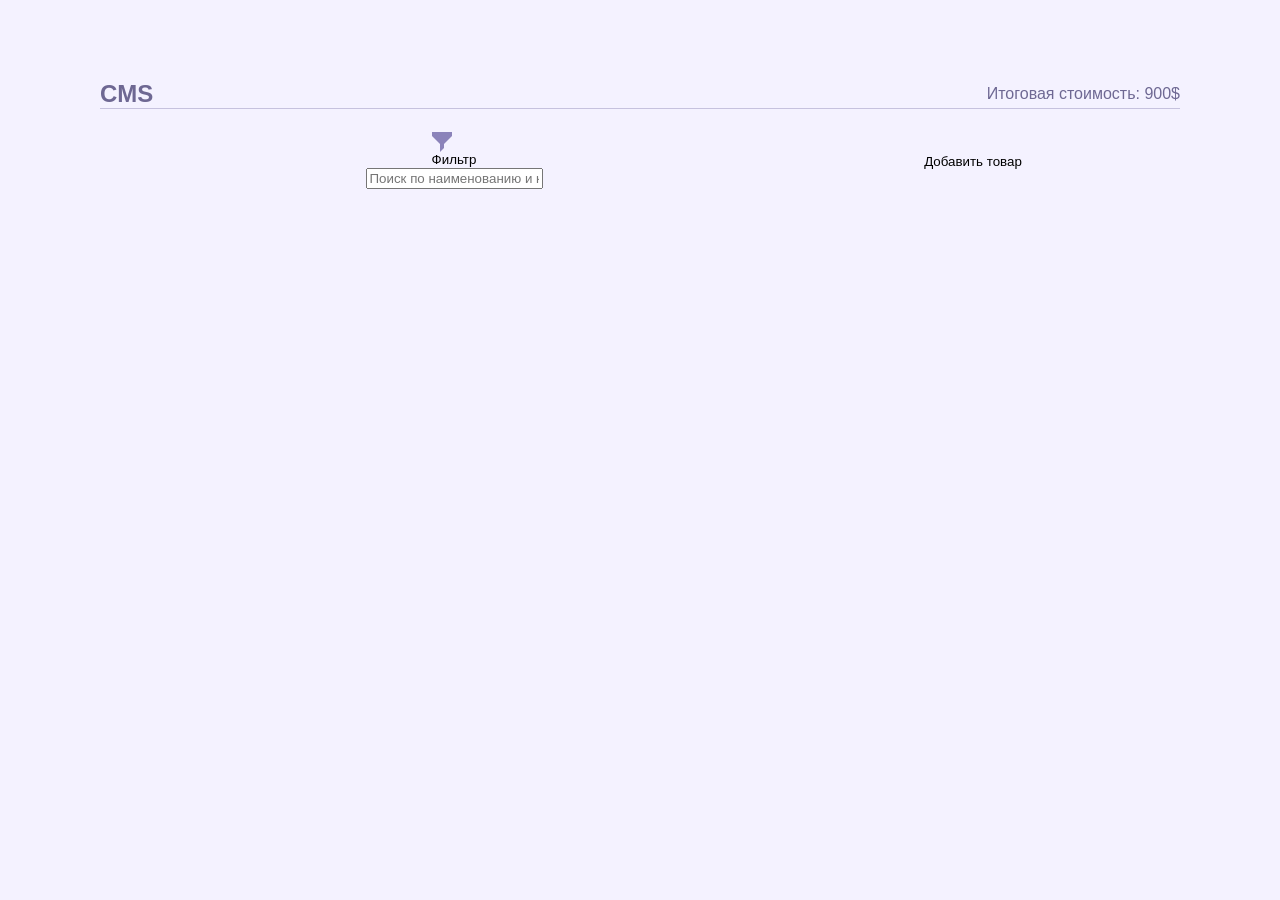
==== crm.html @ 9c2c0eac "Новая верстка" ====
<!DOCTYPE html>
<html lang="ru">
  <head>
    <meta charset="UTF-8" />
    <meta name="viewport" content="width=device-width, initial-scale=1.0" />

    <link rel="stylesheet" href="style/style.css" />

    <title>CRM-ShopOnline</title>
  </head>
  <body>
    <main class="main">
      <div class="container">
        <div class="cms">

          <div class="cms__wrapper-title">
            <h1 class="cms__title title">CMS</h1>
            <p class="total-price">Итоговая стоимость: <span class="total-price__span">900$</span></p>
          </div>

          <table class="cms__table">
             <tr>
              <th><div class="cms__search">
                <button class="cms__btn-filter">
                  <svg width="20" height="20" viewBox="0 0 20 20" fill="none" xmlns="http://www.w3.org/2000/svg">
                    <g clip-path="url(#clip0_1_62)">
                    <path d="M12 12L20 4V0H0V4L8 12V20L12 16V12Z" fill="#8B83BA"/>
                    </g>
                    <defs>
                    <clipPath id="clip0_1_62">
                    <rect width="20" height="20" fill="white"/>
                    </clipPath>
                    </defs>
                    </svg>
                    Фильтр
                </button>
                <fieldset class="cms__search-form">
                  <div class="cms__img-loupe"></div>                   
                  <input type="text" placeholder="Поиск по наименованию и категории">
                </fieldset>
              </div></th>
              <th><button class="cms-btn">Добавить товар</button></th>
             </tr>
          </table>

          <!-- <caption>
            <div class="cms__wrapper-table">
              <div class="cms__search">
                <button class="cms__btn-filter">
                  <svg width="20" height="20" viewBox="0 0 20 20" fill="none" xmlns="http://www.w3.org/2000/svg">
                    <g clip-path="url(#clip0_1_62)">
                    <path d="M12 12L20 4V0H0V4L8 12V20L12 16V12Z" fill="#8B83BA"/>
                    </g>
                    <defs>
                    <clipPath id="clip0_1_62">
                    <rect width="20" height="20" fill="white"/>
                    </clipPath>
                    </defs>
                    </svg>
                    Фильтр
                </button>
                <fieldset class="cms__search-form">
                  <div class="cms__img-loupe"></div>                   
                  <input type="text" placeholder="Поиск по наименованию и категории">
                </fieldset>
              </div>

              <button class="cms-btn">Добавить товар</button>
          </div>
          </caption> -->
          

          
        </div>


        </div>
    </main>
  </body>
</html>
---- style/style.css ----
@import url(global_style.css);
@import url(article.css);
@import url(cms.css);
@import url(var.css);
/* @import url(fonts.css);
@import url(crm.css);
@import url(input_discount.css); */
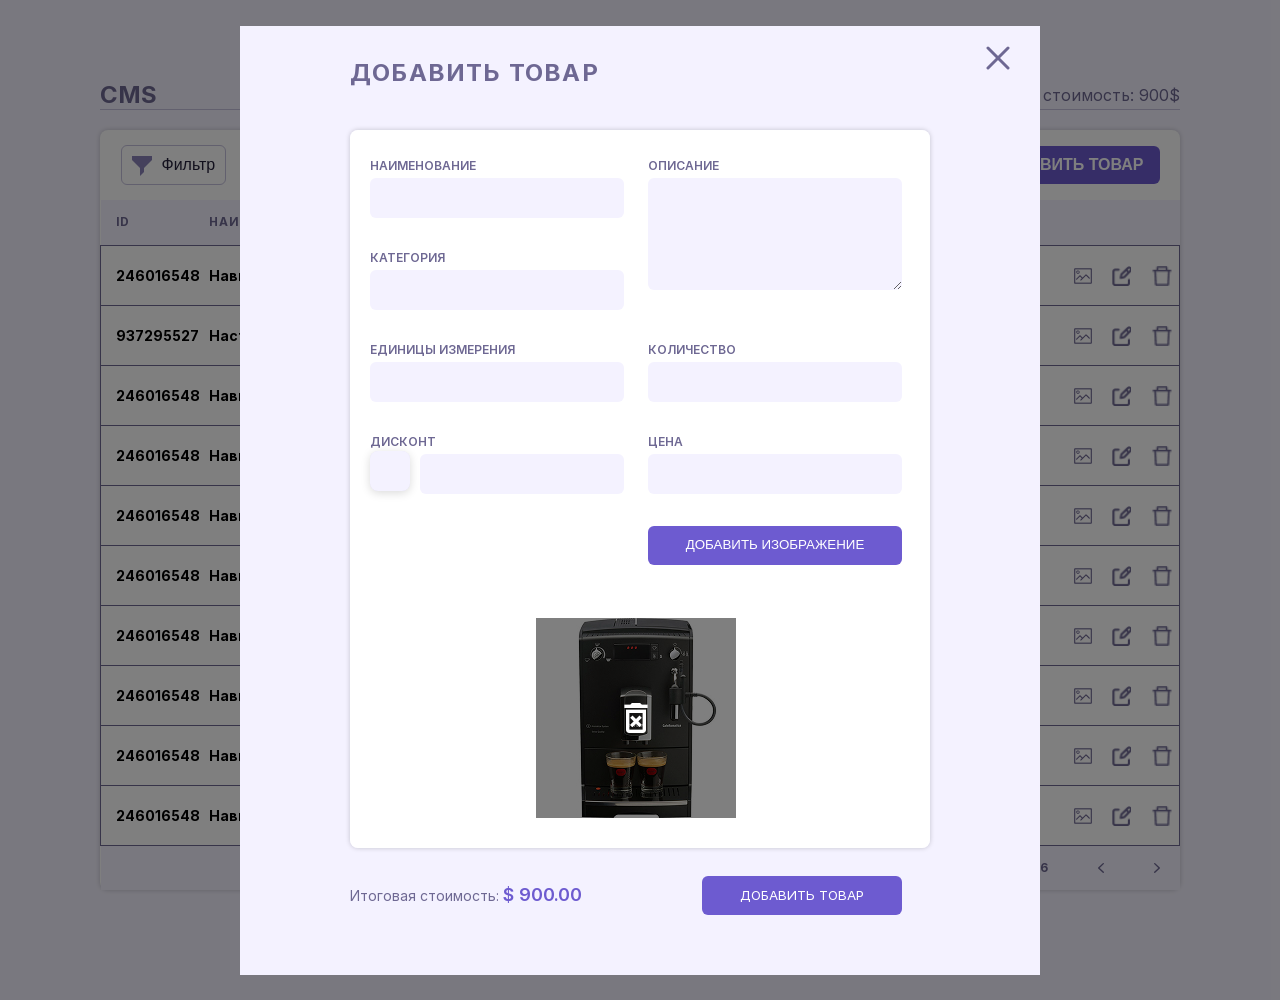
==== commit 41f6eb3a: "Модуль 4" ====
--- a/crm.html
+++ b/crm.html
@@ -12,69 +12,378 @@
     <main class="main">
       <div class="container">
         <div class="cms">
-
-          <div class="cms__wrapper-title">
-            <h1 class="cms__title title">CMS</h1>
-            <p class="total-price">Итоговая стоимость: <span class="total-price__span">900$</span></p>
+          <div class="cms__inner">
+            <div class="cms__wrapper-title">
+              <h1 class="cms__title title">CMS</h1>
+              <p class="total-price">
+                Итоговая стоимость: <span class="total-price__span">900$</span>
+              </p>
+            </div>
+
+            <table class="cms__table">
+              <tr class="cms__input">
+                <th class="cms__th" colspan="3">
+                  <div class="cms__search">
+                    <button class="cms__btn-filter">Фильтр</button>
+                    <fieldset class="cms__search-form">
+                      <div class="cms__img-loupe"></div>
+                      <input
+                        class="cms__search-input"
+                        type="text"
+                        placeholder="Поиск по наименованию и категории"
+                      />
+                    </fieldset>
+                  </div>
+                </th>
+                <th class="cms__th" colspan="5">
+                  <button class="cms__btn-add">Добавить товар</button>
+                </th>
+              </tr>
+              <tr class="cms__heading">
+                <th class="cms__id cms__th-one">ID</th>
+                <th class="cms__name">Наименование</th>
+                <th class="cms__category">Категория</th>
+                <th class="cms__module">ед/изм</th>
+                <th class="cms__quantity">количество</th>
+                <th class="cms__price">цена</th>
+                <th class="cms__total">ИТОГ</th>
+                <th class="cms__icon"></th>
+              </tr>
+              <tr class="cms__tr">
+                <th class="cms__id cms__th-one">246016548</th>
+                <th class="cms__name">Навигационная система Soundmax</th>
+                <th class="cms__category">Техника для дома</th>
+                <th class="cms__module">шт</th>
+                <th class="cms__quantity">5</th>
+                <th class="cms__price">$100</th>
+                <th class="cms__total">$500</th>
+                <th class="cms__icon">
+                  <div class="cms__icon-picture"></div>
+                  <div class="cms__icon-redact"></div>
+                  <div class="cms__icon-delete"></div>
+                </th>
+              </tr>
+              <tr class="cms__tr">
+                <th class="cms__id cms__th-one">937295527</th>
+                <th class="cms__name">Настольная игра “На 4-х ногах”</th>
+                <th class="cms__category">Настольные игры</th>
+                <th class="cms__module">шт</th>
+                <th class="cms__quantity">12</th>
+                <th class="cms__price">$14</th>
+                <th class="cms__total">$168</th>
+                <th class="cms__icon">
+                  <div class="cms__icon-picture"></div>
+                  <div class="cms__icon-redact"></div>
+                  <div class="cms__icon-delete"></div>
+                </th>
+              </tr>
+              <tr class="cms__tr">
+                <th class="cms__id cms__th-one">246016548</th>
+                <th class="cms__name">Навигационная система Soundmax</th>
+                <th class="cms__category">Техника для дома</th>
+                <th class="cms__module">шт</th>
+                <th class="cms__quantity">5</th>
+                <th class="cms__price">$100</th>
+                <th class="cms__total">$500</th>
+                <th class="cms__icon">
+                  <div class="cms__icon-picture"></div>
+                  <div class="cms__icon-redact"></div>
+                  <div class="cms__icon-delete"></div>
+                </th>
+              </tr>
+              <tr class="cms__tr">
+                <th class="cms__id cms__th-one">246016548</th>
+                <th class="cms__name">Навигационная система Soundmax</th>
+                <th class="cms__category">Техника для дома</th>
+                <th class="cms__module">шт</th>
+                <th class="cms__quantity">5</th>
+                <th class="cms__price">$100</th>
+                <th class="cms__total">$500</th>
+                <th class="cms__icon">
+                  <div class="cms__icon-picture"></div>
+                  <div class="cms__icon-redact"></div>
+                  <div class="cms__icon-delete"></div>
+                </th>
+              </tr>
+              <tr class="cms__tr">
+                <th class="cms__id cms__th-one">246016548</th>
+                <th class="cms__name">Навигационная система Soundmax</th>
+                <th class="cms__category">Техника для дома</th>
+                <th class="cms__module">шт</th>
+                <th class="cms__quantity">5</th>
+                <th class="cms__price">$100</th>
+                <th class="cms__total">$500</th>
+                <th class="cms__icon">
+                  <div class="cms__icon-picture"></div>
+                  <div class="cms__icon-redact"></div>
+                  <div class="cms__icon-delete"></div>
+                </th>
+              </tr>
+              <tr class="cms__tr">
+                <th class="cms__id cms__th-one">246016548</th>
+                <th class="cms__name">Навигационная система Soundmax</th>
+                <th class="cms__category">Техника для дома</th>
+                <th class="cms__module">шт</th>
+                <th class="cms__quantity">5</th>
+                <th class="cms__price">$100</th>
+                <th class="cms__total">$500</th>
+                <th class="cms__icon">
+                  <div class="cms__icon-picture"></div>
+                  <div class="cms__icon-redact"></div>
+                  <div class="cms__icon-delete"></div>
+                </th>
+              </tr>
+              <tr class="cms__tr">
+                <th class="cms__id cms__th-one">246016548</th>
+                <th class="cms__name">Навигационная система Soundmax</th>
+                <th class="cms__category">Техника для дома</th>
+                <th class="cms__module">шт</th>
+                <th class="cms__quantity">5</th>
+                <th class="cms__price">$100</th>
+                <th class="cms__total">$500</th>
+                <th class="cms__icon">
+                  <div class="cms__icon-picture"></div>
+                  <div class="cms__icon-redact"></div>
+                  <div class="cms__icon-delete"></div>
+                </th>
+              </tr>
+              <tr class="cms__tr">
+                <th class="cms__id cms__th-one">246016548</th>
+                <th class="cms__name">Навигационная система Soundmax</th>
+                <th class="cms__category">Техника для дома</th>
+                <th class="cms__module">шт</th>
+                <th class="cms__quantity">5</th>
+                <th class="cms__price">$100</th>
+                <th class="cms__total">$500</th>
+                <th class="cms__icon">
+                  <div class="cms__icon-picture"></div>
+                  <div class="cms__icon-redact"></div>
+                  <div class="cms__icon-delete"></div>
+                </th>
+              </tr>
+              <tr class="cms__tr">
+                <th class="cms__id cms__th-one">246016548</th>
+                <th class="cms__name">Навигационная система Soundmax</th>
+                <th class="cms__category">Техника для дома</th>
+                <th class="cms__module">шт</th>
+                <th class="cms__quantity">5</th>
+                <th class="cms__price">$100</th>
+                <th class="cms__total">$500</th>
+                <th class="cms__icon">
+                  <div class="cms__icon-picture"></div>
+                  <div class="cms__icon-redact"></div>
+                  <div class="cms__icon-delete"></div>
+                </th>
+              </tr>
+              <tr class="cms__tr">
+                <th class="cms__id cms__th-one">246016548</th>
+                <th class="cms__name">Навигационная система Soundmax</th>
+                <th class="cms__category">Техника для дома</th>
+                <th class="cms__module">шт</th>
+                <th class="cms__quantity">5</th>
+                <th class="cms__price">$100</th>
+                <th class="cms__total">$500</th>
+                <th class="cms__icon">
+                  <div class="cms__icon-picture"></div>
+                  <div class="cms__icon-redact"></div>
+                  <div class="cms__icon-delete"></div>
+                </th>
+              </tr>
+              <tr class="cms__footer">
+                <th class="cms__footer-th" colspan="8">
+                  <div class="cms__footer-wrapper">
+                    <button class="cms__btn-pages">
+                      <p class="">Показывать на странице: 10</p>
+                    </button>
+                    <p class="cms__numb-pages">1-10 of 276</p>
+                    <button class="cms__btn-left">
+                      <svg
+                        width="6"
+                        height="10"
+                        viewBox="0 0 6 10"
+                        fill="none"
+                        xmlns="http://www.w3.org/2000/svg"
+                      >
+                        <path
+                          d="M5.79971 1.10636C6.42812 0.51287 5.43313 -0.426818 4.80472 0.216126L0.196378 4.51891C-0.0654595 4.7662 -0.0654595 5.21131 0.196378 5.4586L4.80472 9.81084C5.43313 10.4043 6.42812 9.46464 5.79971 8.87115L1.71504 5.01348L5.79971 1.10636Z"
+                          fill="#6E6893"
+                        />
+                      </svg>
+                    </button>
+                    <button class="cms__btn-right">
+                      <svg
+                        width="6"
+                        height="10"
+                        viewBox="0 0 6 10"
+                        fill="none"
+                        xmlns="http://www.w3.org/2000/svg"
+                      >
+                        <path
+                          d="M0.200293 1.10636C-0.428118 0.51287 0.566865 -0.426818 1.19528 0.216126L5.80362 4.51891C6.06546 4.7662 6.06546 5.21131 5.80362 5.4586L1.19528 9.81084C0.566865 10.4043 -0.428118 9.46464 0.200293 8.87115L4.28496 5.01348L0.200293 1.10636Z"
+                          fill="#6E6893"
+                        />
+                      </svg>
+                    </button>
+                  </div>
+                </th>
+              </tr>
+            </table>
           </div>
-
-          <table class="cms__table">
-             <tr>
-              <th><div class="cms__search">
-                <button class="cms__btn-filter">
-                  <svg width="20" height="20" viewBox="0 0 20 20" fill="none" xmlns="http://www.w3.org/2000/svg">
-                    <g clip-path="url(#clip0_1_62)">
-                    <path d="M12 12L20 4V0H0V4L8 12V20L12 16V12Z" fill="#8B83BA"/>
-                    </g>
-                    <defs>
-                    <clipPath id="clip0_1_62">
-                    <rect width="20" height="20" fill="white"/>
-                    </clipPath>
-                    </defs>
-                    </svg>
-                    Фильтр
-                </button>
-                <fieldset class="cms__search-form">
-                  <div class="cms__img-loupe"></div>                   
-                  <input type="text" placeholder="Поиск по наименованию и категории">
+        </div>
+      </div>
+
+      <div class="overlay">
+        <div class="form">
+          <button class="form__close">
+            <svg width="24" height="24" viewBox="0 0 24 24" fill="none" xmlns="http://www.w3.org/2000/svg">
+              <path d="M2 2L22 22" stroke="#6E6893" stroke-width="3" stroke-linecap="round"/>
+              <path d="M2 22L22 2" stroke="#6E6893" stroke-width="3" stroke-linecap="round"/>
+              </svg>              
+          </button>
+
+          <div class="form__add">
+            <form
+              class="form__list"
+              action="https://jsonplaceholder.typicode.com/posts"
+              method="post"
+            >
+              <div class="form__wrapper">
+                <h1 class="form__title">Добавить товар</h1>
+
+                <fieldset class="form__fieldset">
+                  <fieldset class="form__name">
+                    <label class="form__input-name" for="name"
+                      >Наименование</label
+                    >
+                    <br />
+                    <input
+                      class="form__input"
+                      type="text"
+                      name="name"
+                      id="name"
+                    />
+                  </fieldset>
+
+                  <fieldset class="form__category">
+                    <label class="form__input-name" for="category"
+                      >Категория</label
+                    >
+                    <br />
+                    <input
+                      class="form__input"
+                      type="text"
+                      name="category"
+                      id="category"
+                    />
+                  </fieldset>
+
+                  <fieldset class="form__units">
+                    <label class="form__input-name" for="units"
+                      >Единицы измерения</label
+                    >
+                    <br />
+                    <input
+                      class="form__input"
+                      type="text"
+                      name="units"
+                      id="units"
+                    />
+                  </fieldset>
+
+                  <fieldset class="form__rebate">
+                    <label class="form__input-name" for="discount"
+                      >Дисконт</label
+                    >
+                    <br />
+                    <label class="form__discount"
+                      ><input
+                        class="form__checkbox"
+                        type="checkbox"
+                        id="checkbox-discount" />
+                      <input
+                        class="form__input form__discount-input"
+                        type="text"
+                        disabled
+                    /></label>
+                  </fieldset>
+
+                  <fieldset class="form__description">
+                    <label class="form__input-name" for="description"
+                      >Описание</label
+                    >
+                    <br />
+                    <textarea
+                      class="form__input form__description"
+                      name="description"
+                      id="description"
+                    ></textarea>
+                  </fieldset>
+
+                  <fieldset class="form__count">
+                    <label class="form__input-name" for="count"
+                      >Количество</label
+                    >
+                    <br />
+                    <input
+                      class="form__input"
+                      type="number"
+                      name="count"
+                      id="count"
+                    />
+                  </fieldset>
+
+                  <fieldset class="form__price">
+                    <label class="form__input-name" for="price">Цена</label>
+                    <br />
+                    <input
+                      class="form__input"
+                      type="number"
+                      name="price"
+                      id="price"
+                    />
+                  </fieldset>
+
+                  <p class="form__warning">
+                    Изображение не должно превышать размер 1 Мб
+                  </p>
+
+                  <label class="form__btn-add" for="image" style="cursor: pointer;">
+                    <button class="form__button-add">Добавить изображение</button>
+                </label>
+                <input type="file" id="image" accept="image/*" style="display: none;">
+
+                <div class="form__img-goods">
+                  <img src="/img/goods.jpg" alt="Фото товара">
+                  <div class="form__delete-img">
+                    <img class="form__delete-img_size" src="/img/delete_img.png" alt="Удалить">
+                  </div>
+                </div>
+                  
                 </fieldset>
-              </div></th>
-              <th><button class="cms-btn">Добавить товар</button></th>
-             </tr>
-          </table>
-
-          <!-- <caption>
-            <div class="cms__wrapper-table">
-              <div class="cms__search">
-                <button class="cms__btn-filter">
-                  <svg width="20" height="20" viewBox="0 0 20 20" fill="none" xmlns="http://www.w3.org/2000/svg">
-                    <g clip-path="url(#clip0_1_62)">
-                    <path d="M12 12L20 4V0H0V4L8 12V20L12 16V12Z" fill="#8B83BA"/>
-                    </g>
-                    <defs>
-                    <clipPath id="clip0_1_62">
-                    <rect width="20" height="20" fill="white"/>
-                    </clipPath>
-                    </defs>
-                    </svg>
-                    Фильтр
-                </button>
-                <fieldset class="cms__search-form">
-                  <div class="cms__img-loupe"></div>                   
-                  <input type="text" placeholder="Поиск по наименованию и категории">
-                </fieldset>
-              </div>
-
-              <button class="cms-btn">Добавить товар</button>
+
+                <div class="form__add">
+                  <p class="form__total">Итоговая стоимость: <span class="form__total_price">$ 900.00</span></p>
+                  <button class="form__btn">Добавить товар</button>
+                </div>
+
+            </form>
           </div>
-          </caption> -->
-          
-
-          
+          <div class="modal-error">
+            <button class="form__close">
+              <svg width="24" height="24" viewBox="0 0 24 24" fill="none" xmlns="http://www.w3.org/2000/svg">
+                <path d="M2 2L22 22" stroke="#6E6893" stroke-width="3" stroke-linecap="round"/>
+                <path d="M2 22L22 2" stroke="#6E6893" stroke-width="3" stroke-linecap="round"/>
+                </svg>              
+            </button>
+            <div class="modal-error__wrapper">
+              <div class="modal-error__img"></div>
+              <p class="modal-error__text">
+                Что-то пошло не так
+              </p>
+            </div>
+          </div>
         </div>
-
-
-        </div>
+      </div>
     </main>
   </body>
 </html>
--- a/style/style.css
+++ b/style/style.css
@@ -1,7 +1,7 @@
 @import url(global_style.css);
-@import url(article.css);
 @import url(cms.css);
 @import url(var.css);
-/* @import url(fonts.css);
+@import url(fonts.css);
 @import url(crm.css);
-@import url(input_discount.css); */+@import url(input_discount.css);
+@import url(error.css);
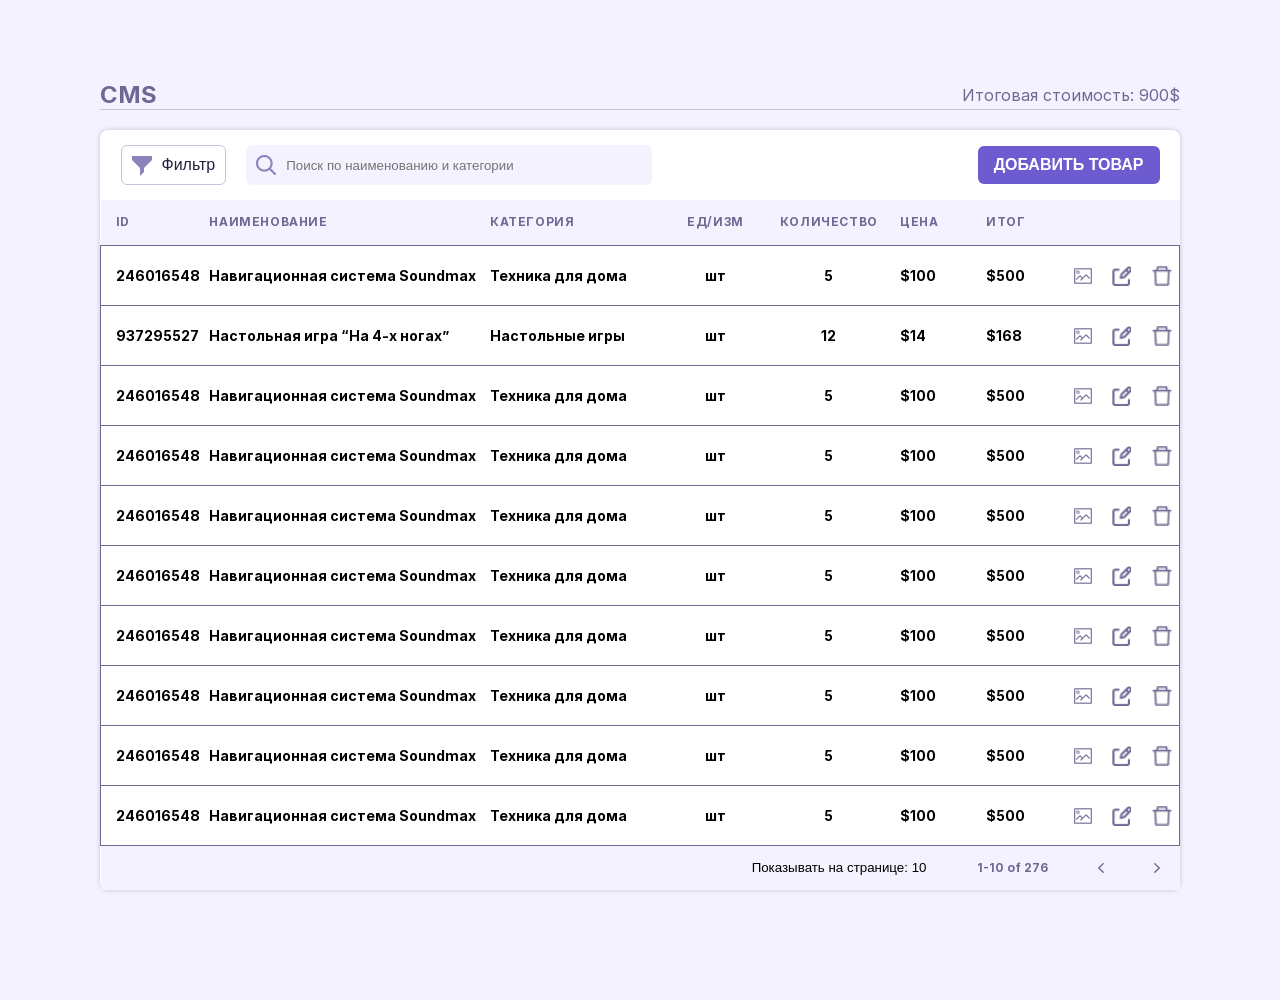
==== commit 1f559b53: "+js файл" ====
--- a/crm.html
+++ b/crm.html
@@ -5,6 +5,7 @@
     <meta name="viewport" content="width=device-width, initial-scale=1.0" />
 
     <link rel="stylesheet" href="style/style.css" />
+    <script defer src="JS/script.js"></script>
 
     <title>CRM-ShopOnline</title>
   </head>
@@ -232,7 +233,7 @@
         </div>
       </div>
 
-      <div class="overlay">
+      <div class="overlay overlay_active">
         <div class="form">
           <button class="form__close">
             <svg width="24" height="24" viewBox="0 0 24 24" fill="none" xmlns="http://www.w3.org/2000/svg">
--- a/style/style.css
+++ b/style/style.css
@@ -2,6 +2,6 @@
 @import url(cms.css);
 @import url(var.css);
 @import url(fonts.css);
-@import url(crm.css);
+@import url(modal.css);
 @import url(input_discount.css);
 @import url(error.css);
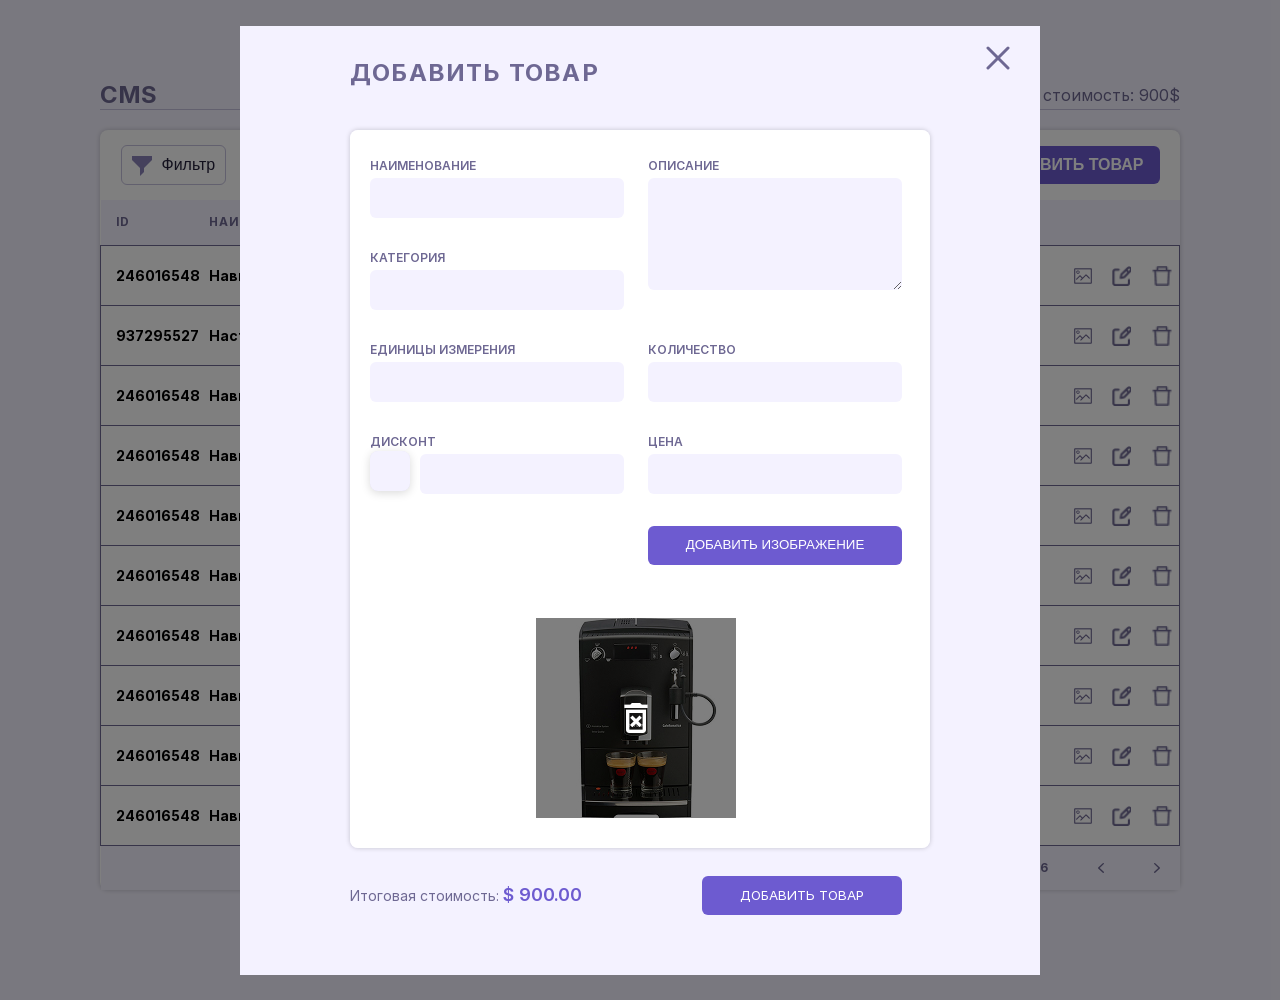
==== commit 31537c73: "+ ID и кнопка закрытия" ====
--- a/crm.html
+++ b/crm.html
@@ -249,7 +249,13 @@
               method="post"
             >
               <div class="form__wrapper">
-                <h1 class="form__title">Добавить товар</h1>
+                <div class="form__header">
+                  <div class="form__inner">
+                    <h1 class="form__title form__title_add">Добавить товар</h1>
+                    <h1 class="form__title form__title_change">Изменить</h1>
+                  </div>
+                  <p class="form__ID-product">id: 201910241</p>
+                </div>
 
                 <fieldset class="form__fieldset">
                   <fieldset class="form__name">
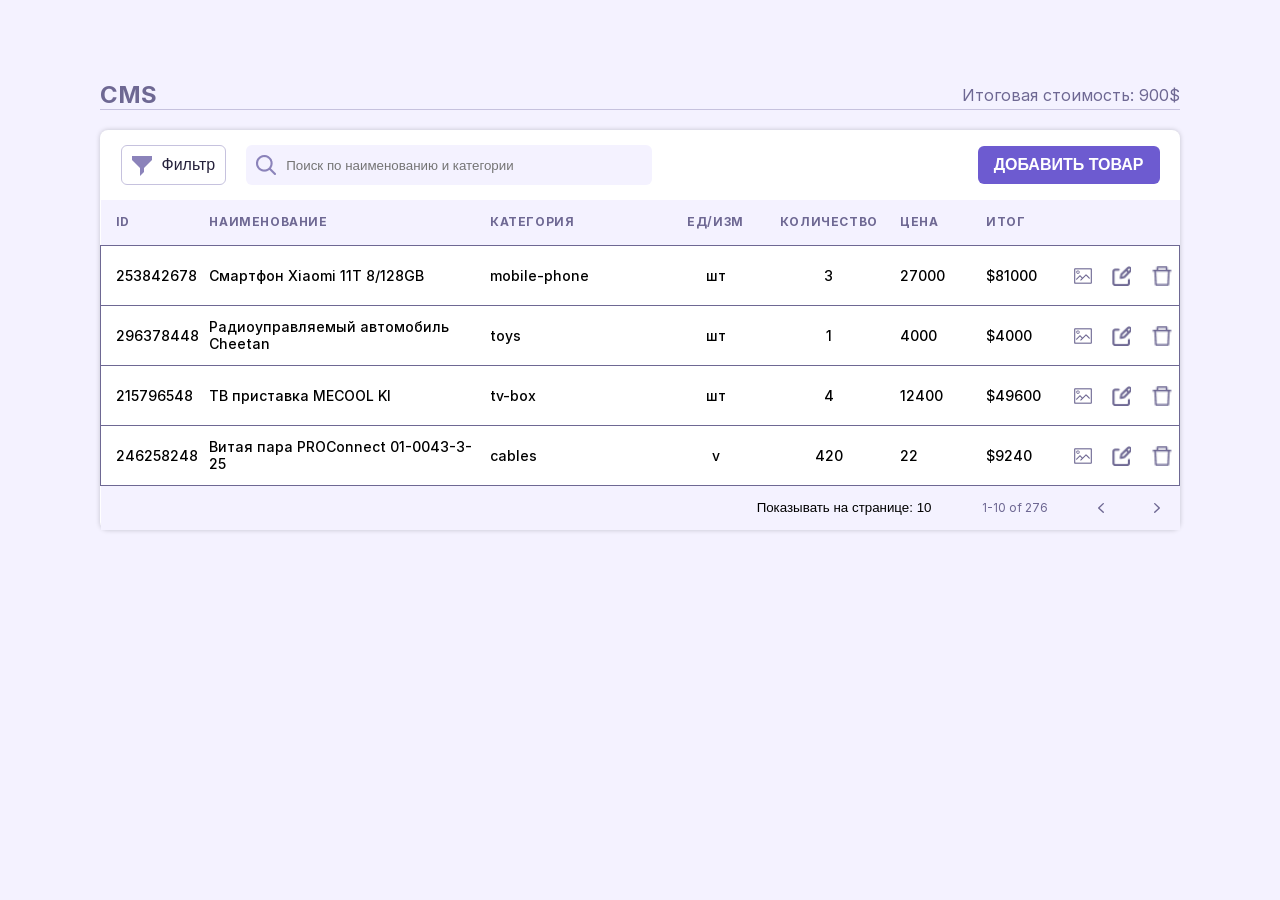
==== commit a75c8677: "Добавлена возможность добавлять товар" ====
--- a/crm.html
+++ b/crm.html
@@ -50,148 +50,36 @@
                 <th class="cms__total">ИТОГ</th>
                 <th class="cms__icon"></th>
               </tr>
-              <tr class="cms__tr">
-                <th class="cms__id cms__th-one">246016548</th>
-                <th class="cms__name">Навигационная система Soundmax</th>
-                <th class="cms__category">Техника для дома</th>
-                <th class="cms__module">шт</th>
-                <th class="cms__quantity">5</th>
-                <th class="cms__price">$100</th>
-                <th class="cms__total">$500</th>
-                <th class="cms__icon">
+              <!-- <tr class="cms__tr">
+                <td class="cms__id cms__th-one">246016548</в>
+                <td class="cms__name">Навигационная система Soundmax</td>
+                <td class="cms__category">Техника для дома</td>
+                <td class="cms__module">шт</td>
+                <td class="cms__quantity">5</td>
+                <td class="cms__price">$100</td>
+                <td class="cms__total">$500</td>
+                <td class="cms__icon">
                   <div class="cms__icon-picture"></div>
                   <div class="cms__icon-redact"></div>
                   <div class="cms__icon-delete"></div>
-                </th>
-              </tr>
-              <tr class="cms__tr">
-                <th class="cms__id cms__th-one">937295527</th>
-                <th class="cms__name">Настольная игра “На 4-х ногах”</th>
-                <th class="cms__category">Настольные игры</th>
-                <th class="cms__module">шт</th>
-                <th class="cms__quantity">12</th>
-                <th class="cms__price">$14</th>
-                <th class="cms__total">$168</th>
-                <th class="cms__icon">
+                </td>
+              </tr> -->
+              <!-- <tr class="cms__tr">
+                <td class="cms__id cms__th-one">937295527</td>
+                <td class="cms__name">Настольная игра “На 4-х ногах”</td>
+                <td class="cms__category">Настольные игры</td>
+                <td class="cms__module">шт</td>
+                <td class="cms__quantity">12</td>
+                <td class="cms__price">$14</td>
+                <td class="cms__total">$168</td>
+                <td class="cms__icon">
                   <div class="cms__icon-picture"></div>
                   <div class="cms__icon-redact"></div>
                   <div class="cms__icon-delete"></div>
-                </th>
-              </tr>
-              <tr class="cms__tr">
-                <th class="cms__id cms__th-one">246016548</th>
-                <th class="cms__name">Навигационная система Soundmax</th>
-                <th class="cms__category">Техника для дома</th>
-                <th class="cms__module">шт</th>
-                <th class="cms__quantity">5</th>
-                <th class="cms__price">$100</th>
-                <th class="cms__total">$500</th>
-                <th class="cms__icon">
-                  <div class="cms__icon-picture"></div>
-                  <div class="cms__icon-redact"></div>
-                  <div class="cms__icon-delete"></div>
-                </th>
-              </tr>
-              <tr class="cms__tr">
-                <th class="cms__id cms__th-one">246016548</th>
-                <th class="cms__name">Навигационная система Soundmax</th>
-                <th class="cms__category">Техника для дома</th>
-                <th class="cms__module">шт</th>
-                <th class="cms__quantity">5</th>
-                <th class="cms__price">$100</th>
-                <th class="cms__total">$500</th>
-                <th class="cms__icon">
-                  <div class="cms__icon-picture"></div>
-                  <div class="cms__icon-redact"></div>
-                  <div class="cms__icon-delete"></div>
-                </th>
-              </tr>
-              <tr class="cms__tr">
-                <th class="cms__id cms__th-one">246016548</th>
-                <th class="cms__name">Навигационная система Soundmax</th>
-                <th class="cms__category">Техника для дома</th>
-                <th class="cms__module">шт</th>
-                <th class="cms__quantity">5</th>
-                <th class="cms__price">$100</th>
-                <th class="cms__total">$500</th>
-                <th class="cms__icon">
-                  <div class="cms__icon-picture"></div>
-                  <div class="cms__icon-redact"></div>
-                  <div class="cms__icon-delete"></div>
-                </th>
-              </tr>
-              <tr class="cms__tr">
-                <th class="cms__id cms__th-one">246016548</th>
-                <th class="cms__name">Навигационная система Soundmax</th>
-                <th class="cms__category">Техника для дома</th>
-                <th class="cms__module">шт</th>
-                <th class="cms__quantity">5</th>
-                <th class="cms__price">$100</th>
-                <th class="cms__total">$500</th>
-                <th class="cms__icon">
-                  <div class="cms__icon-picture"></div>
-                  <div class="cms__icon-redact"></div>
-                  <div class="cms__icon-delete"></div>
-                </th>
-              </tr>
-              <tr class="cms__tr">
-                <th class="cms__id cms__th-one">246016548</th>
-                <th class="cms__name">Навигационная система Soundmax</th>
-                <th class="cms__category">Техника для дома</th>
-                <th class="cms__module">шт</th>
-                <th class="cms__quantity">5</th>
-                <th class="cms__price">$100</th>
-                <th class="cms__total">$500</th>
-                <th class="cms__icon">
-                  <div class="cms__icon-picture"></div>
-                  <div class="cms__icon-redact"></div>
-                  <div class="cms__icon-delete"></div>
-                </th>
-              </tr>
-              <tr class="cms__tr">
-                <th class="cms__id cms__th-one">246016548</th>
-                <th class="cms__name">Навигационная система Soundmax</th>
-                <th class="cms__category">Техника для дома</th>
-                <th class="cms__module">шт</th>
-                <th class="cms__quantity">5</th>
-                <th class="cms__price">$100</th>
-                <th class="cms__total">$500</th>
-                <th class="cms__icon">
-                  <div class="cms__icon-picture"></div>
-                  <div class="cms__icon-redact"></div>
-                  <div class="cms__icon-delete"></div>
-                </th>
-              </tr>
-              <tr class="cms__tr">
-                <th class="cms__id cms__th-one">246016548</th>
-                <th class="cms__name">Навигационная система Soundmax</th>
-                <th class="cms__category">Техника для дома</th>
-                <th class="cms__module">шт</th>
-                <th class="cms__quantity">5</th>
-                <th class="cms__price">$100</th>
-                <th class="cms__total">$500</th>
-                <th class="cms__icon">
-                  <div class="cms__icon-picture"></div>
-                  <div class="cms__icon-redact"></div>
-                  <div class="cms__icon-delete"></div>
-                </th>
-              </tr>
-              <tr class="cms__tr">
-                <th class="cms__id cms__th-one">246016548</th>
-                <th class="cms__name">Навигационная система Soundmax</th>
-                <th class="cms__category">Техника для дома</th>
-                <th class="cms__module">шт</th>
-                <th class="cms__quantity">5</th>
-                <th class="cms__price">$100</th>
-                <th class="cms__total">$500</th>
-                <th class="cms__icon">
-                  <div class="cms__icon-picture"></div>
-                  <div class="cms__icon-redact"></div>
-                  <div class="cms__icon-delete"></div>
-                </th>
-              </tr>
+                </td>
+              </tr> -->
               <tr class="cms__footer">
-                <th class="cms__footer-th" colspan="8">
+                <td class="cms__footer-th" colspan="8">
                   <div class="cms__footer-wrapper">
                     <button class="cms__btn-pages">
                       <p class="">Показывать на странице: 10</p>
@@ -226,7 +114,7 @@
                       </svg>
                     </button>
                   </div>
-                </th>
+                </td>
               </tr>
             </table>
           </div>
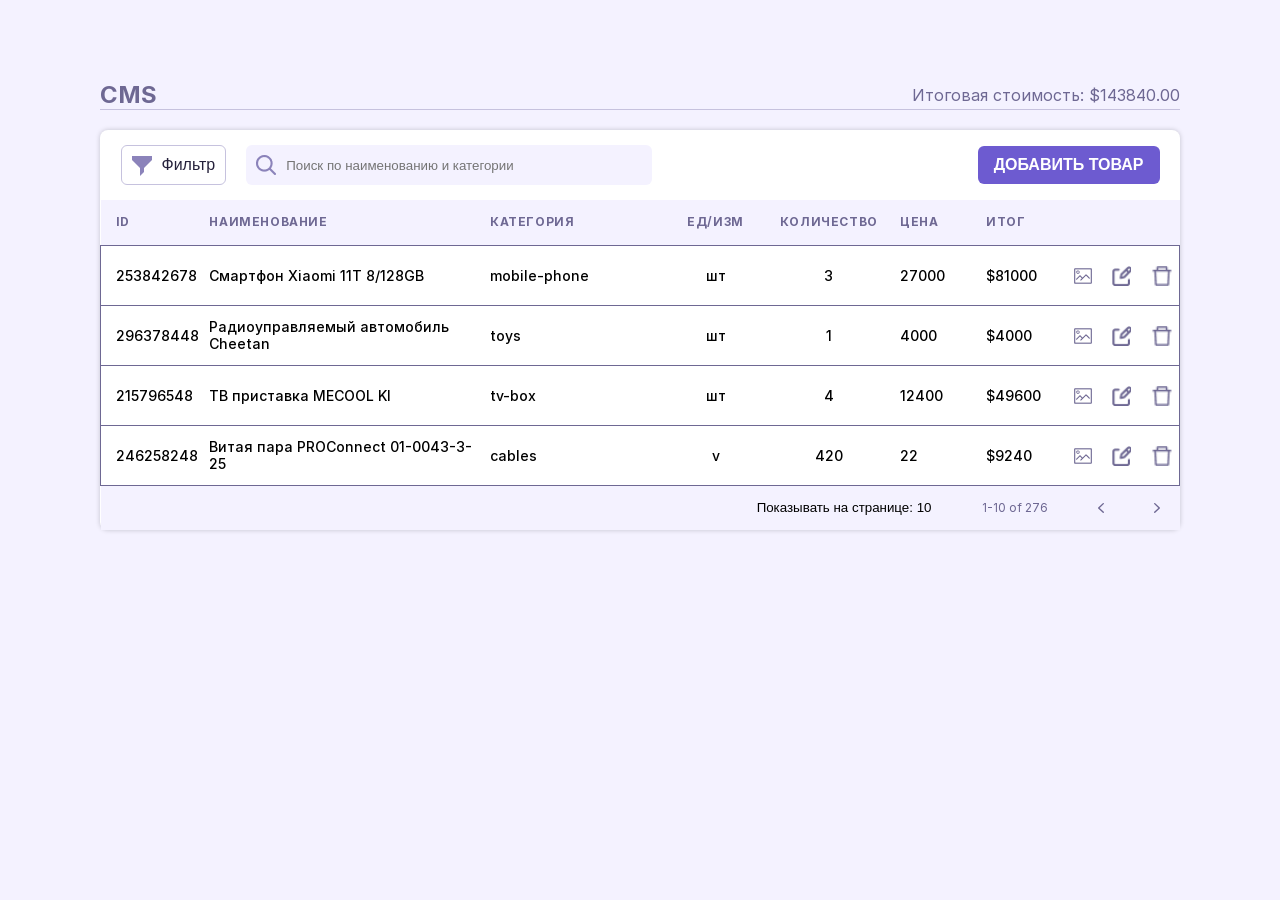
==== commit 43170c67: "+добавление товаров" ====
--- a/crm.html
+++ b/crm.html
@@ -17,7 +17,7 @@
             <div class="cms__wrapper-title">
               <h1 class="cms__title title">CMS</h1>
               <p class="total-price">
-                Итоговая стоимость: <span class="total-price__span">900$</span>
+                Итоговая стоимость: <span class="total-price__span"></span>
               </p>
             </div>
 
@@ -121,7 +121,7 @@
         </div>
       </div>
 
-      <div class="overlay overlay_active">
+      <div class="overlay">
         <div class="form">
           <button class="form__close">
             <svg width="24" height="24" viewBox="0 0 24 24" fill="none" xmlns="http://www.w3.org/2000/svg">
@@ -133,8 +133,6 @@
           <div class="form__add">
             <form
               class="form__list"
-              action="https://jsonplaceholder.typicode.com/posts"
-              method="post"
             >
               <div class="form__wrapper">
                 <div class="form__header">
@@ -154,8 +152,9 @@
                     <input
                       class="form__input"
                       type="text"
-                      name="name"
-                      id="name"
+                      name="title"
+                      id="title"
+                      required
                     />
                   </fieldset>
 
@@ -169,6 +168,7 @@
                       type="text"
                       name="category"
                       id="category"
+                      required
                     />
                   </fieldset>
 
@@ -182,6 +182,7 @@
                       type="text"
                       name="units"
                       id="units"
+                      required
                     />
                   </fieldset>
 
@@ -199,6 +200,7 @@
                         class="form__input form__discount-input"
                         type="text"
                         disabled
+                        required
                     /></label>
                   </fieldset>
 
@@ -211,6 +213,7 @@
                       class="form__input form__description"
                       name="description"
                       id="description"
+                      required
                     ></textarea>
                   </fieldset>
 
@@ -224,6 +227,7 @@
                       type="number"
                       name="count"
                       id="count"
+                      required
                     />
                   </fieldset>
 
@@ -235,6 +239,7 @@
                       type="number"
                       name="price"
                       id="price"
+                      required
                     />
                   </fieldset>
 
@@ -257,7 +262,7 @@
                 </fieldset>
 
                 <div class="form__add">
-                  <p class="form__total">Итоговая стоимость: <span class="form__total_price">$ 900.00</span></p>
+                  <p class="form__total">Итоговая стоимость: <span class="form__total_price"></span></p>
                   <button class="form__btn">Добавить товар</button>
                 </div>
 
